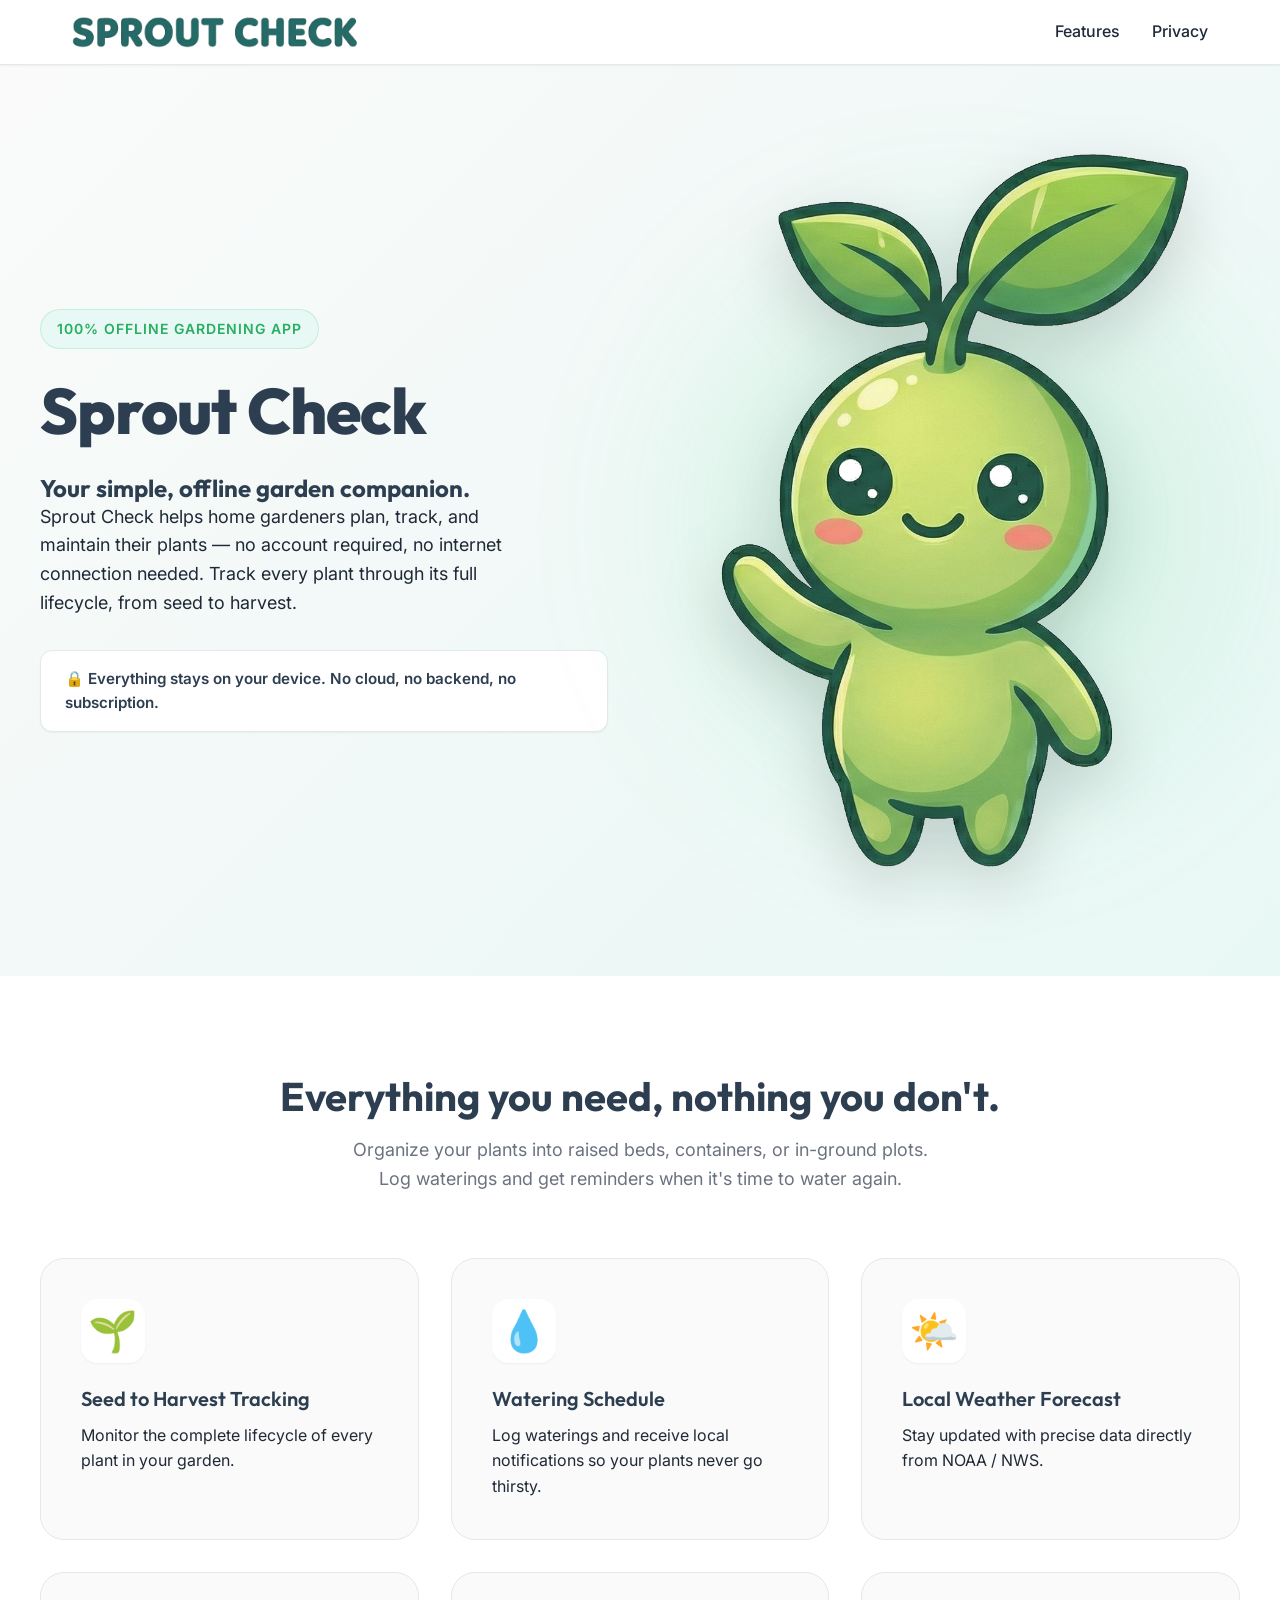
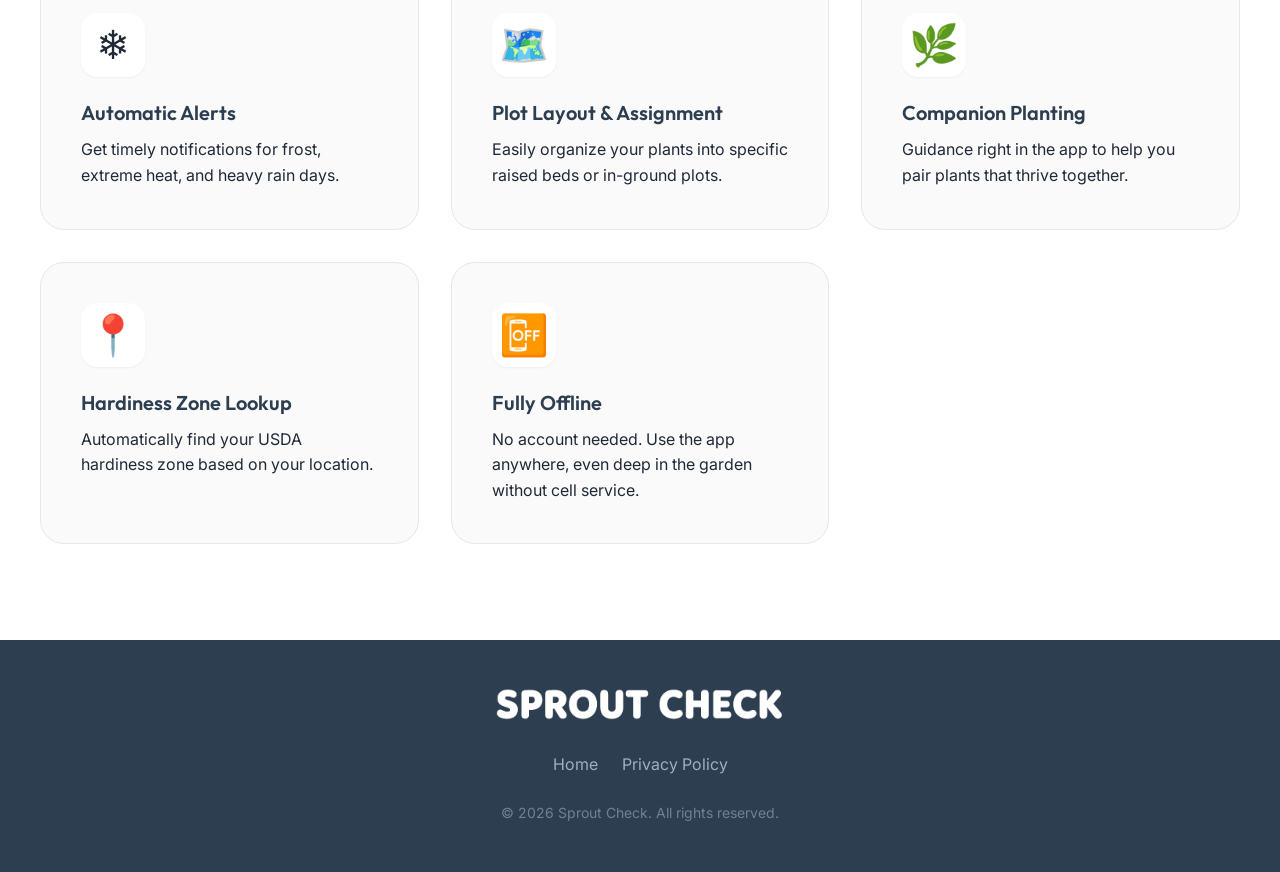
==== index.html @ d6beaf0a "Initial commit for Sprout Check site" ====
<!DOCTYPE html>
<html lang="en">
<head>
  <meta charset="UTF-8">
  <meta name="viewport" content="width=device-width, initial-scale=1.0">
  <title>Sprout Check — Your simple, offline garden companion</title>
  <meta name="description" content="Sprout Check helps home gardeners plan, track, and maintain their plants — no account required, no internet connection needed.">
  <link rel="icon" type="image/png" href="assets/favicon.png">
  <link rel="stylesheet" href="styles.css">
</head>
<body>

  <header>
    <div class="nav-container">
      <a href="index.html" class="logo">
        <img src="assets/sc_wordmark_nobg.png" alt="Sprout Check Logo" style="height: 32px; width: auto; object-fit: contain;">
      </a>
      <nav class="nav-links">
        <a href="#features">Features</a>
        <a href="privacy.html">Privacy</a>
      </nav>
    </div>
  </header>

  <main>
    <section class="hero">
      <div class="container grid-2">
        <div class="hero-content">
          <span class="hero-tagline">100% Offline Gardening App</span>
          <h1>Sprout Check</h1>
          <h2>Your simple, offline garden companion.</h2>
          <p class="hero-desc">
            Sprout Check helps home gardeners plan, track, and maintain their plants — no account required, no internet connection needed. Track every plant through its full lifecycle, from seed to harvest.
          </p>
          <div class="privacy-notice">
            🔒 Everything stays on your device. No cloud, no backend, no subscription.
          </div>
        </div>
        
        <div class="hero-visual">
          <div class="blob"></div>
          <img src="assets/mascot.png" alt="Sprout Check Mascot" />
        </div>
      </div>
    </section>

    <section id="features" class="features-section">
      <div class="features-header">
        <h2>Everything you need, nothing you don't.</h2>
        <p style="color: var(--text-muted); font-size: 1.125rem; max-width: 600px; margin: 0 auto;">
          Organize your plants into raised beds, containers, or in-ground plots. Log waterings and get reminders when it's time to water again. 
        </p>
      </div>
      
      <div class="features-grid">
        <div class="feature-card">
          <div class="feature-icon">🌱</div>
          <h3>Seed to Harvest Tracking</h3>
          <p class="text-muted">Monitor the complete lifecycle of every plant in your garden.</p>
        </div>
        
        <div class="feature-card">
          <div class="feature-icon">💧</div>
          <h3>Watering Schedule</h3>
          <p class="text-muted">Log waterings and receive local notifications so your plants never go thirsty.</p>
        </div>
        
        <div class="feature-card">
          <div class="feature-icon">🌤️</div>
          <h3>Local Weather Forecast</h3>
          <p class="text-muted">Stay updated with precise data directly from NOAA / NWS.</p>
        </div>
        
        <div class="feature-card">
          <div class="feature-icon">❄️</div>
          <h3>Automatic Alerts</h3>
          <p class="text-muted">Get timely notifications for frost, extreme heat, and heavy rain days.</p>
        </div>
        
        <div class="feature-card">
          <div class="feature-icon">🗺️</div>
          <h3>Plot Layout & Assignment</h3>
          <p class="text-muted">Easily organize your plants into specific raised beds or in-ground plots.</p>
        </div>
        
        <div class="feature-card">
          <div class="feature-icon">🌿</div>
          <h3>Companion Planting</h3>
          <p class="text-muted">Guidance right in the app to help you pair plants that thrive together.</p>
        </div>
        
        <div class="feature-card">
          <div class="feature-icon">📍</div>
          <h3>Hardiness Zone Lookup</h3>
          <p class="text-muted">Automatically find your USDA hardiness zone based on your location.</p>
        </div>
        
        <div class="feature-card">
          <div class="feature-icon">📴</div>
          <h3>Fully Offline</h3>
          <p class="text-muted">No account needed. Use the app anywhere, even deep in the garden without cell service.</p>
        </div>
      </div>
    </section>
  </main>

  <footer>
    <div class="footer-content">
      <div class="footer-logo">
        <img src="assets/sc_wordmark_nobg.png" alt="Sprout Check">
      </div>
      <div class="footer-links">
        <a href="index.html">Home</a>
        <a href="privacy.html">Privacy Policy</a>
      </div>
      <p style="color: #718096; font-size: 0.875rem;">&copy; 2026 Sprout Check. All rights reserved.</p>
    </div>
  </footer>

</body>
</html>
---- styles.css ----
@import url('https://fonts.googleapis.com/css2?family=Outfit:wght@300;400;500;600;700;800&family=Inter:wght@400;500;600&display=swap');

:root {
  --primary: #2ECC71;
  --primary-dark: #27AE60;
  --primary-light: #E8F8F5;
  --secondary: #2C3E50;
  --accent: #F1C40F;
  --bg: #FAFAFA;
  --surface: #FFFFFF;
  --text-main: #1F2937;
  --text-muted: #6B7280;
  --border: #E5E7EB;
  
  --shadow-sm: 0 1px 2px 0 rgba(0, 0, 0, 0.05);
  --shadow-md: 0 4px 6px -1px rgba(0, 0, 0, 0.1), 0 2px 4px -1px rgba(0, 0, 0, 0.06);
  --shadow-lg: 0 10px 15px -3px rgba(0, 0, 0, 0.1), 0 4px 6px -2px rgba(0, 0, 0, 0.05);
  --shadow-xl: 0 20px 25px -5px rgba(0, 0, 0, 0.1), 0 10px 10px -5px rgba(0, 0, 0, 0.04);
}

* {
  box-sizing: border-box;
  margin: 0;
  padding: 0;
}

body {
  font-family: 'Inter', system-ui, -apple-system, sans-serif;
  background-color: var(--bg);
  color: var(--text-main);
  line-height: 1.6;
  -webkit-font-smoothing: antialiased;
}

h1, h2, h3, h4, h5, h6 {
  font-family: 'Outfit', system-ui, -apple-system, sans-serif;
  color: var(--secondary);
  line-height: 1.2;
}

a {
  color: var(--primary);
  text-decoration: none;
  transition: color 0.2s ease;
}

a:hover {
  color: var(--primary-dark);
}

/* Header & Nav */
header {
  background-color: var(--surface);
  border-bottom: 1px solid var(--border);
  position: sticky;
  top: 0;
  z-index: 100;
  box-shadow: var(--shadow-sm);
}

.nav-container {
  max-width: 1200px;
  margin: 0 auto;
  padding: 1rem 2rem;
  display: flex;
  justify-content: space-between;
  align-items: center;
}

.logo {
  display: flex;
  align-items: center;
  gap: 0.75rem;
}

.logo img {
  height: 40px;
  width: auto;
}

.logo-text {
  font-family: 'Outfit', sans-serif;
  font-weight: 700;
  font-size: 1.5rem;
  color: var(--secondary);
  letter-spacing: -0.5px;
}

.nav-links {
  display: flex;
  gap: 2rem;
}

.nav-links a {
  color: var(--text-main);
  font-weight: 500;
  font-size: 1rem;
}

.nav-links a:hover {
  color: var(--primary);
}

/* Base Container */
.container {
  max-width: 1200px;
  margin: 0 auto;
  padding: 4rem 2rem;
}

/* Utility layout */
.grid-2 {
  display: grid;
  grid-template-columns: 1fr 1fr;
  gap: 4rem;
  align-items: center;
}

/* Hero Section */
.hero {
  position: relative;
  overflow: hidden;
  background: linear-gradient(135deg, var(--bg) 0%, var(--primary-light) 100%);
  padding: 6rem 2rem;
  min-height: calc(100vh - 180px);
  display: flex;
  align-items: center;
}

.hero .container {
  padding: 0;
}

.hero-content {
  animation: fadeUp 0.8s ease-out;
}

.hero-tagline {
  display: inline-block;
  background: var(--primary-light);
  color: var(--primary-dark);
  padding: 0.5rem 1rem;
  border-radius: 2rem;
  font-weight: 600;
  font-size: 0.875rem;
  text-transform: uppercase;
  letter-spacing: 1px;
  margin-bottom: 1.5rem;
  border: 1px solid rgba(46, 204, 113, 0.2);
}

.hero h1 {
  font-size: 4rem;
  font-weight: 800;
  margin-bottom: 1.5rem;
  letter-spacing: -1px;
}

.hero-desc {
  font-size: 1.125rem;
  color: var(--text-main);
  margin-bottom: 2rem;
  max-width: 500px;
}

.privacy-notice {
  font-size: 0.95rem;
  font-weight: 600;
  color: var(--secondary);
  background: var(--surface);
  padding: 1rem 1.5rem;
  border-radius: 12px;
  border: 1px solid var(--border);
  box-shadow: var(--shadow-sm);
  display: inline-block;
}

.hero-visual {
  position: relative;
  display: flex;
  justify-content: center;
  align-items: center;
  animation: scaleIn 1s cubic-bezier(0.16, 1, 0.3, 1) forwards;
  animation-delay: 0.2s;
  opacity: 0;
}

.hero-visual img {
  max-width: 100%;
  height: auto;
  transform: scale(1.05);
  filter: drop-shadow(0 20px 30px rgba(0,0,0,0.15));
}

.blob {
  position: absolute;
  width: 500px;
  height: 500px;
  background: var(--primary);
  border-radius: 50%;
  filter: blur(100px);
  opacity: 0.15;
  z-index: -1;
  top: 50%;
  left: 50%;
  transform: translate(-50%, -50%);
}

/* Features List */
.features-section {
  padding: 6rem 2rem;
  background-color: var(--surface);
}

.features-header {
  text-align: center;
  margin-bottom: 4rem;
}

.features-header h2 {
  font-size: 2.5rem;
  margin-bottom: 1rem;
}

.features-grid {
  display: grid;
  grid-template-columns: repeat(auto-fit, minmax(300px, 1fr));
  gap: 2rem;
  max-width: 1200px;
  margin: 0 auto;
}

.feature-card {
  background: var(--bg);
  padding: 2.5rem;
  border-radius: 24px;
  border: 1px solid var(--border);
  transition: all 0.3s ease;
  min-height: 200px;
}

.feature-card:hover {
  transform: translateY(-5px);
  box-shadow: var(--shadow-md);
  border-color: var(--primary);
  background: var(--primary-light);
}

.feature-icon {
  font-size: 2.5rem;
  margin-bottom: 1.5rem;
  display: inline-block;
  background: var(--surface);
  width: 64px;
  height: 64px;
  line-height: 64px;
  text-align: center;
  border-radius: 16px;
  box-shadow: var(--shadow-sm);
}

.feature-card h3 {
  font-size: 1.25rem;
  font-weight: 600;
  margin-bottom: 0.75rem;
}

/* Privacy Page Typesetting */
.policy-container {
  max-width: 800px;
  margin: 0 auto;
  background: var(--surface);
  padding: 4rem 5rem;
  border-radius: 24px;
  box-shadow: var(--shadow-md);
  border: 1px solid var(--border);
  margin-top: 3rem;
  margin-bottom: 5rem;
}

.policy-header {
  text-align: center;
  margin-bottom: 3rem;
  padding-bottom: 2rem;
  border-bottom: 1px solid var(--border);
}

.policy-header h1 {
  font-size: 2.5rem;
  margin-bottom: 1rem;
}

.policy-meta {
  color: var(--text-muted);
  font-size: 0.95rem;
}

.policy-content section {
  margin-bottom: 2.5rem;
}

.policy-content h2 {
  font-size: 1.5rem;
  margin-bottom: 1rem;
  color: var(--secondary);
}

.policy-content p {
  margin-bottom: 1rem;
  color: var(--text-main);
}

.policy-content ul {
  margin-left: 1.5rem;
  margin-bottom: 1.5rem;
  color: var(--text-main);
}

.policy-content li {
  margin-bottom: 0.5rem;
}

.policy-content table {
  width: 100%;
  border-collapse: collapse;
  margin: 1.5rem 0;
  background: var(--bg);
  border-radius: 12px;
  overflow: hidden;
}

.policy-content th, .policy-content td {
  padding: 1rem;
  text-align: left;
  border-bottom: 1px solid var(--border);
}

.policy-content th {
  background-color: var(--primary-light);
  color: var(--secondary);
  font-weight: 600;
}

.policy-content tr:last-child td {
  border-bottom: none;
}

/* Footer */
footer {
  background-color: var(--secondary);
  color: white;
  padding: 3rem 2rem;
  text-align: center;
}

.footer-content {
  max-width: 1200px;
  margin: 0 auto;
  display: flex;
  flex-direction: column;
  gap: 1.5rem;
  align-items: center;
}

.footer-logo img {
  height: 32px;
  filter: brightness(0) invert(1);
}

.footer-links {
  display: flex;
  gap: 1.5rem;
}

.footer-links a {
  color: #A0AEC0;
}

.footer-links a:hover {
  color: white;
}

/* Animations */
@keyframes fadeUp {
  from {
    opacity: 0;
    transform: translateY(20px);
  }
  to {
    opacity: 1;
    transform: translateY(0);
  }
}

@keyframes scaleIn {
  from {
    opacity: 0;
    transform: scale(0.95);
  }
  to {
    opacity: 1;
    transform: scale(1);
  }
}

/* Responsive */
@media (max-width: 768px) {
  .grid-2 {
    grid-template-columns: 1fr;
    gap: 2rem;
  }
  
  .hero {
    text-align: center;
    padding: 3rem 1.5rem;
  }
  
  .hero h1 {
    font-size: 3rem;
  }
  
  .hero-desc {
    margin: 0 auto 2rem;
  }
  
  .policy-container {
    padding: 2rem 1.5rem;
    border-radius: 0;
    box-shadow: none;
    border-left: none;
    border-right: none;
    margin-top: 0;
  }
}
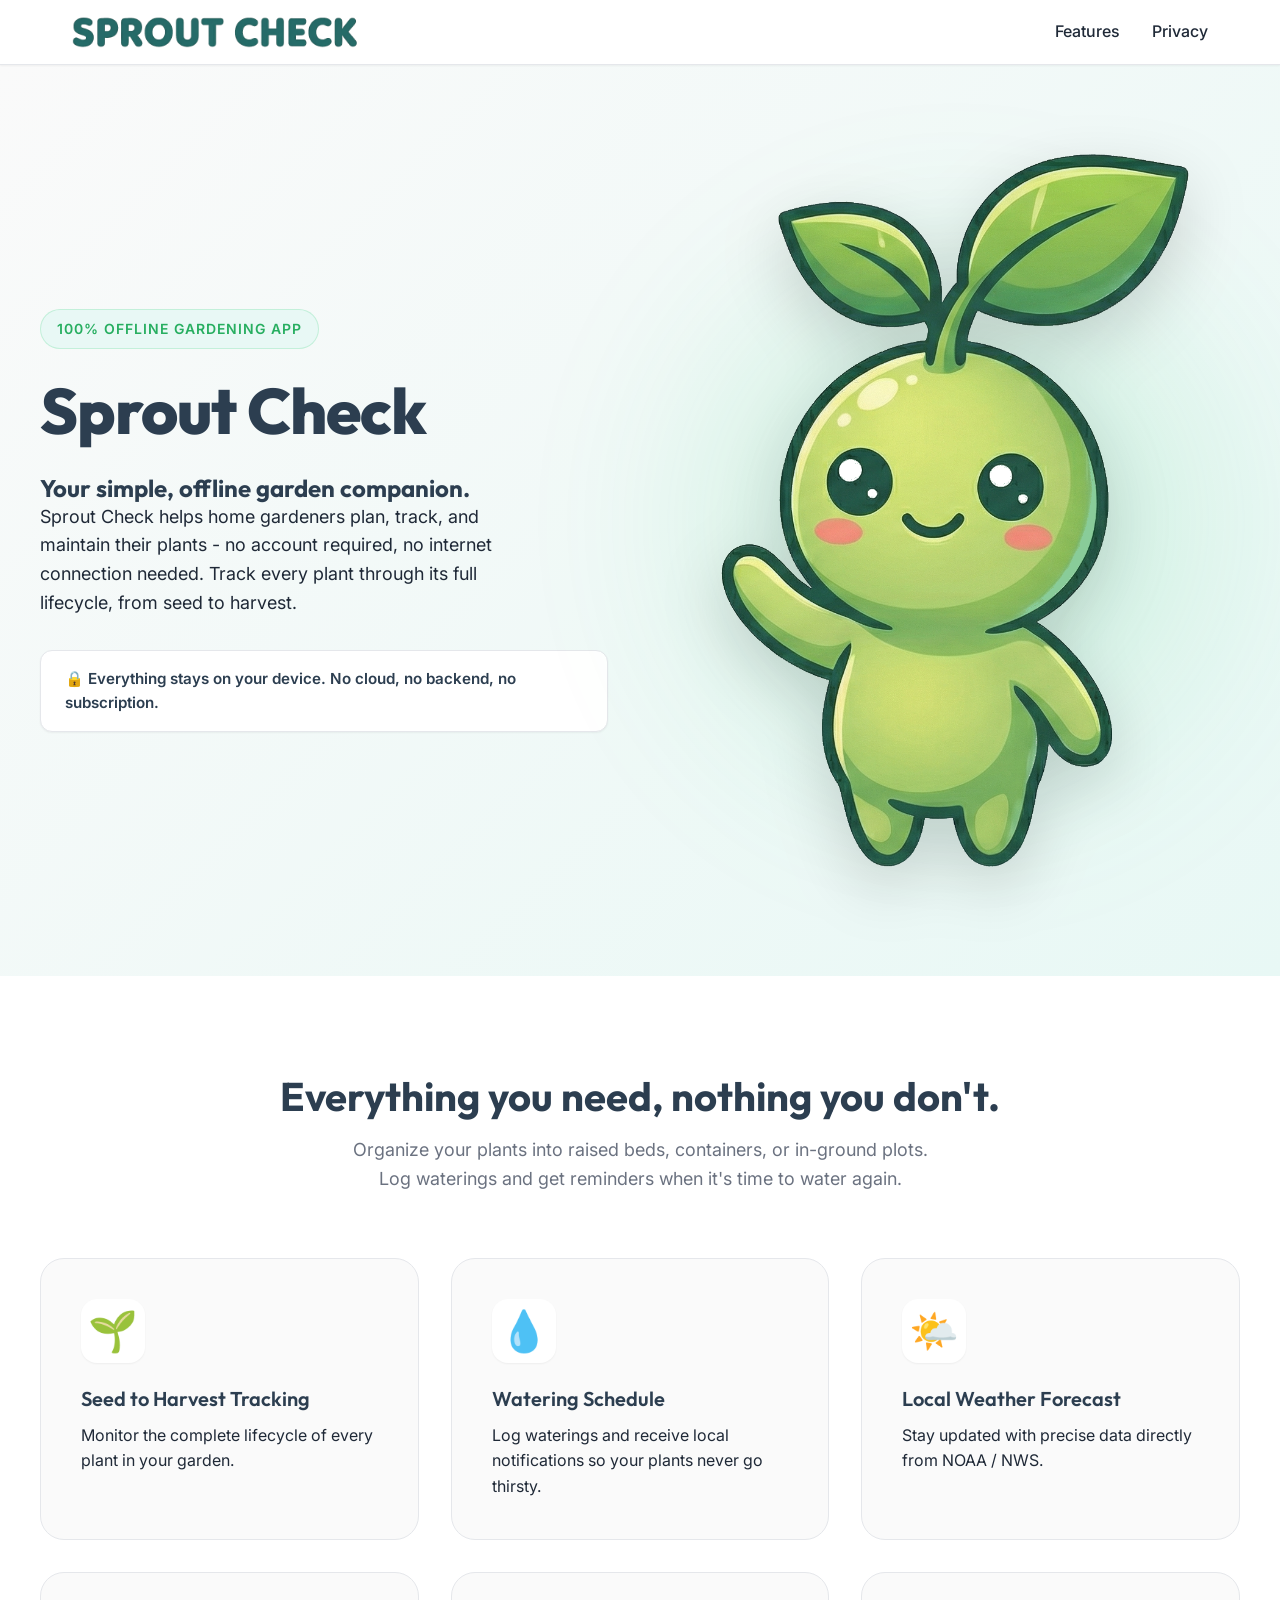
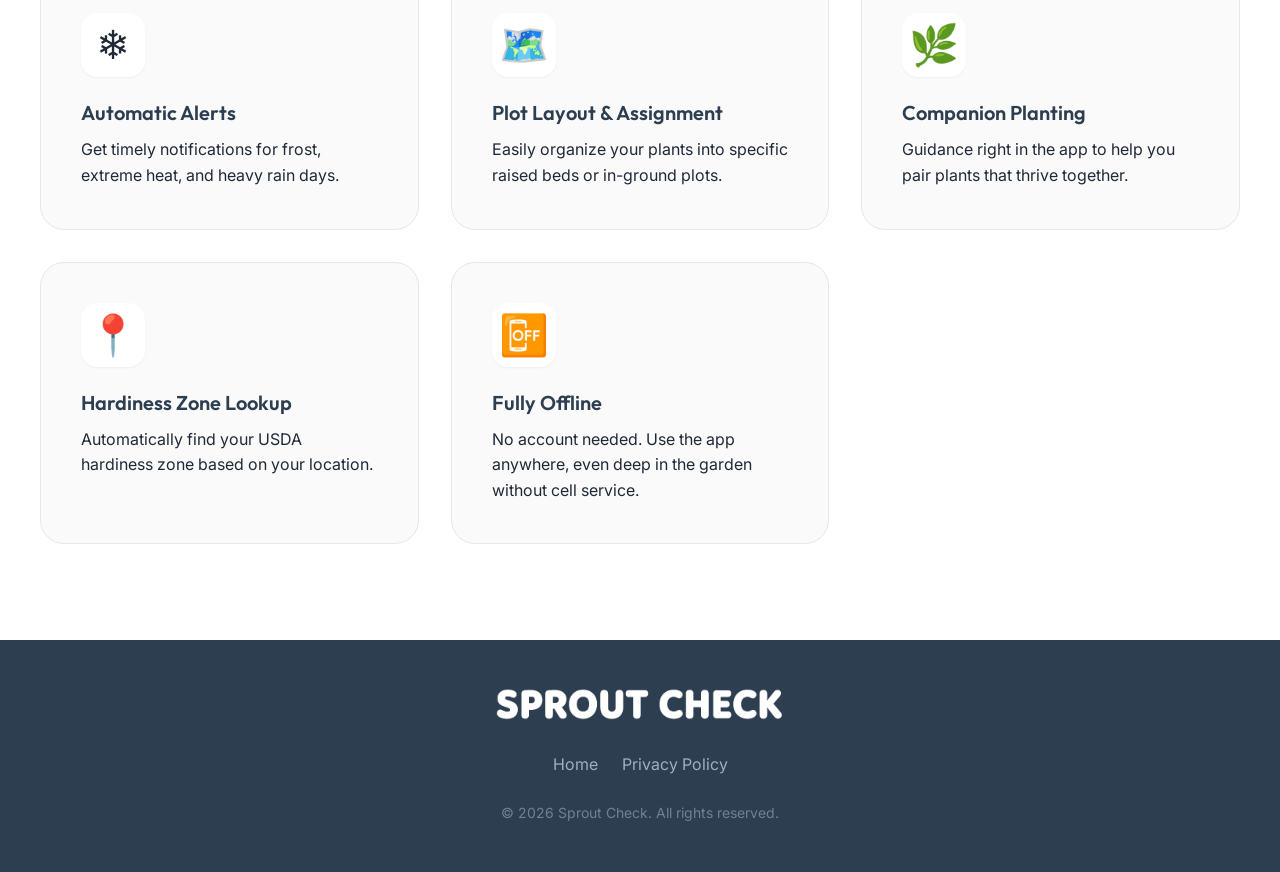
==== commit 11f13cf9: "Update index.html" ====
--- a/index.html
+++ b/index.html
@@ -30,7 +30,7 @@
           <h1>Sprout Check</h1>
           <h2>Your simple, offline garden companion.</h2>
           <p class="hero-desc">
-            Sprout Check helps home gardeners plan, track, and maintain their plants — no account required, no internet connection needed. Track every plant through its full lifecycle, from seed to harvest.
+            Sprout Check helps home gardeners plan, track, and maintain their plants - no account required, no internet connection needed. Track every plant through its full lifecycle, from seed to harvest.
           </p>
           <div class="privacy-notice">
             🔒 Everything stays on your device. No cloud, no backend, no subscription.
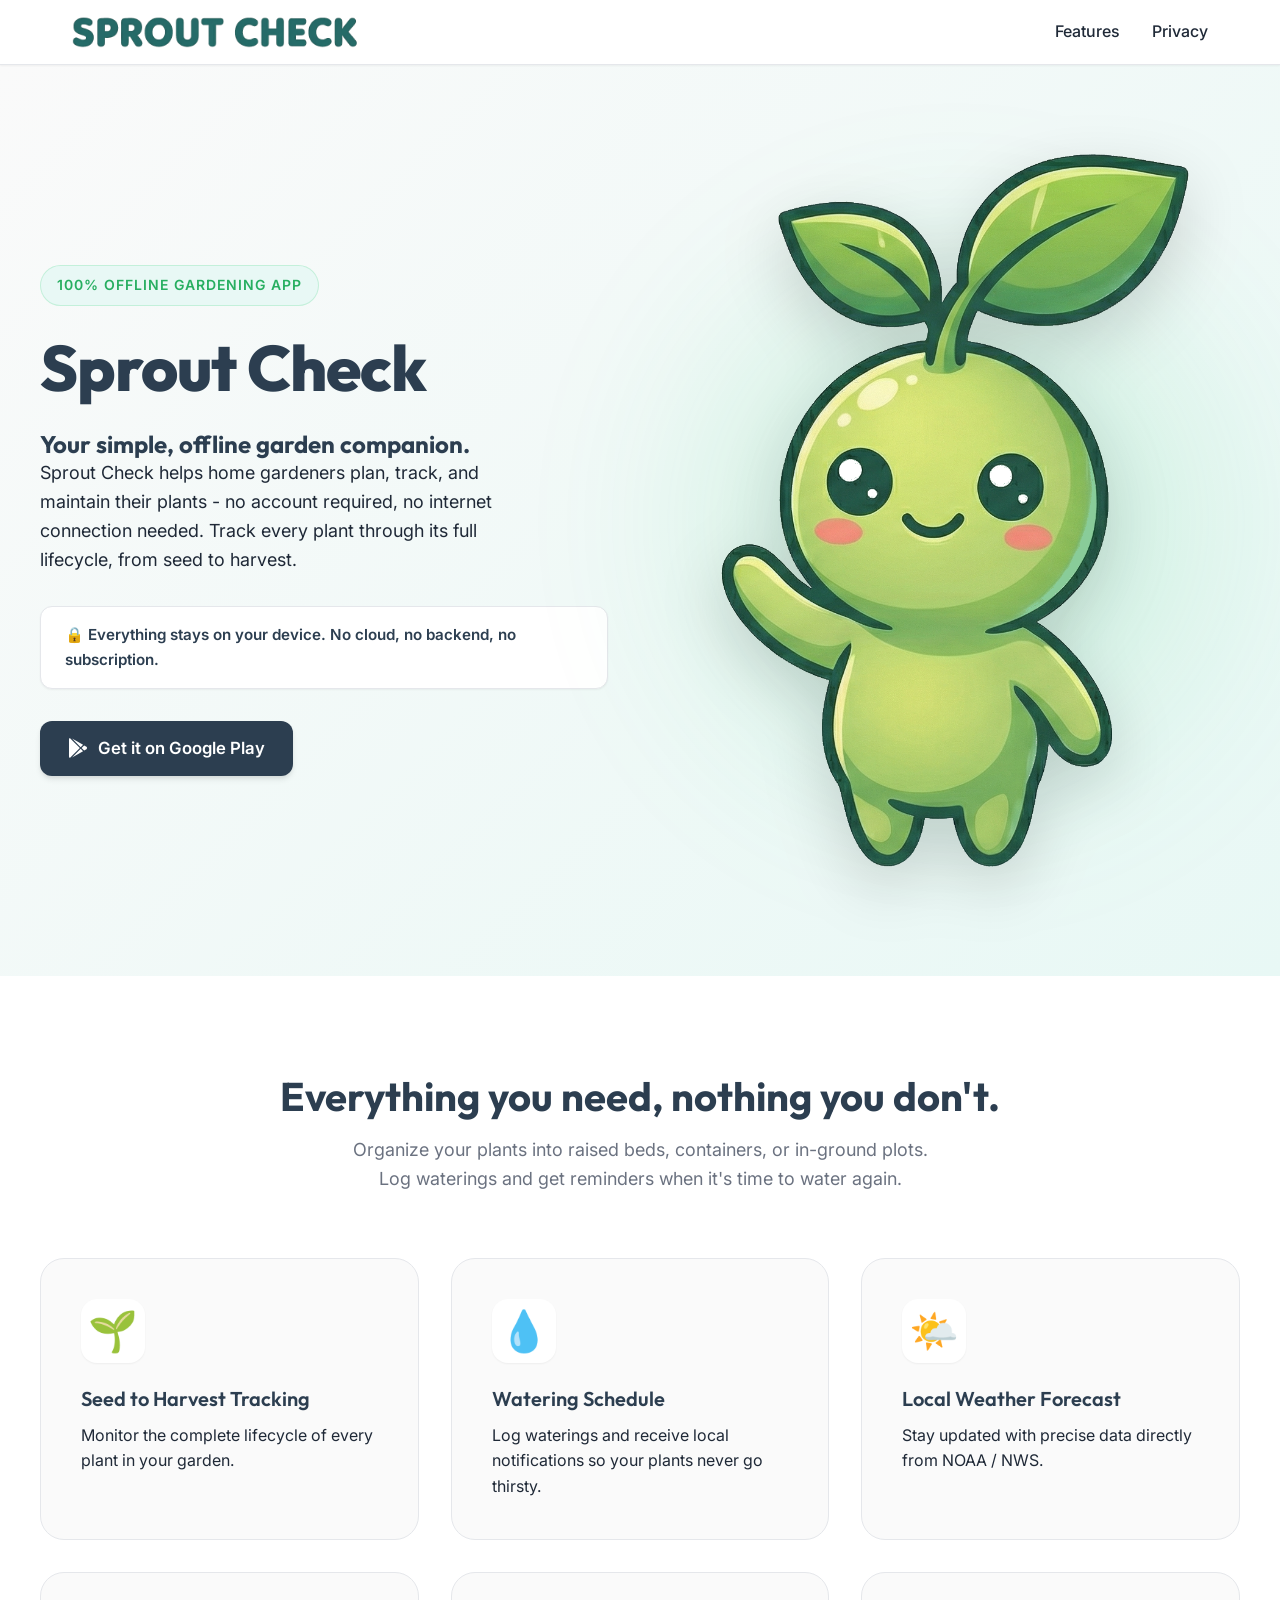
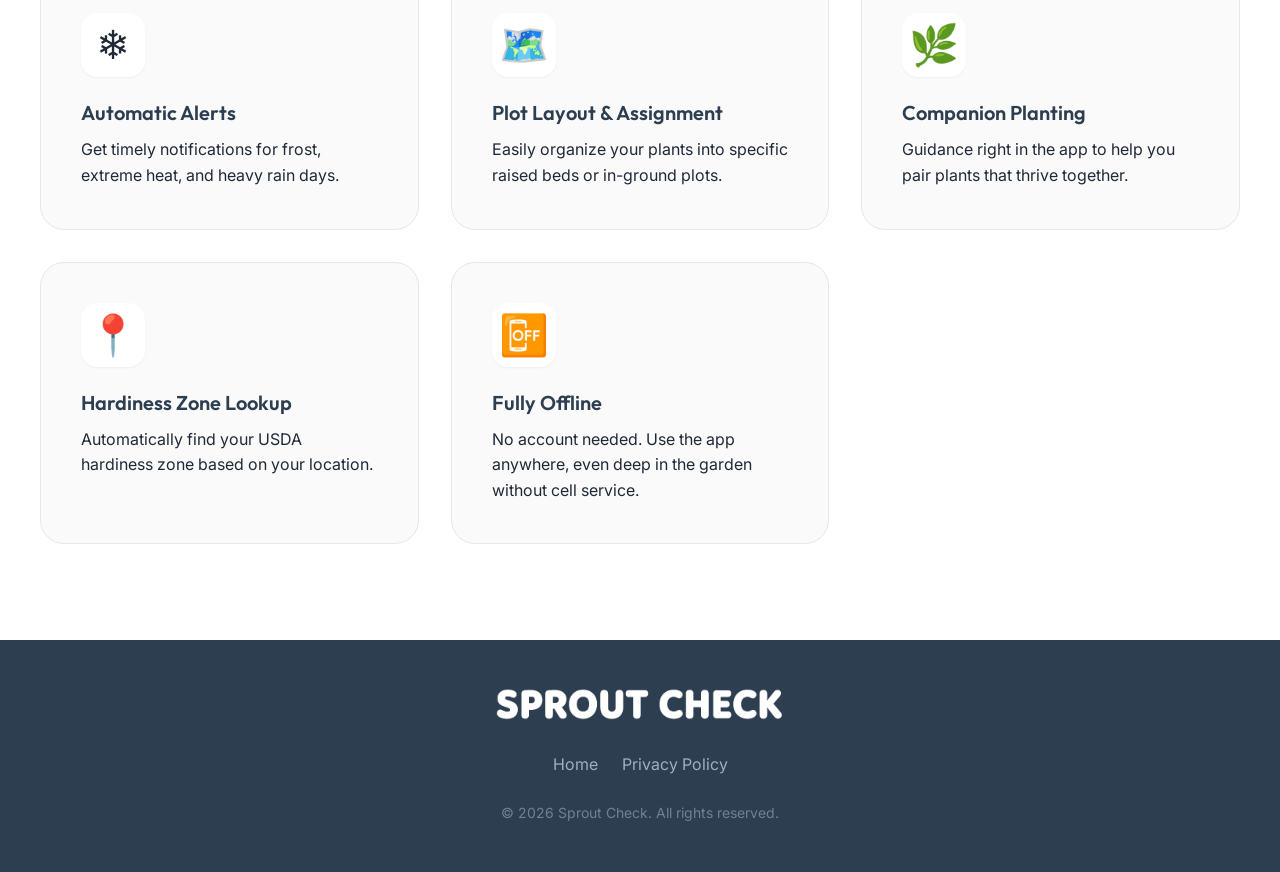
==== commit a72418e1: "Add Google Play placeholder button" ====
--- a/index.html
+++ b/index.html
@@ -34,6 +34,13 @@
           </p>
           <div class="privacy-notice">
             🔒 Everything stays on your device. No cloud, no backend, no subscription.
+          </div>
+          
+          <div class="cta-container" style="margin-top: 2rem;">
+            <a href="#" class="btn-primary">
+              <svg viewBox="0 0 512 512" width="20" height="20" fill="currentColor" style="margin-right: 10px;"><path d="M325.3 234.3L104.6 13l280.8 161.2-60.1 60.1zM47 0C34 6.8 25.3 19.2 25.3 35.3v441.3c0 16.1 8.7 28.5 21.7 35.3l256.6-256L47 0zm425.2 225.6l-58.9-34.1-65.7 64.5 65.7 64.5 60.1-34.1c18-14.3 18-46.5-1.2-60.8zM104.6 499l280.8-161.2-60.1-60.1L104.6 499z"/></svg>
+              Get it on Google Play
+            </a>
           </div>
         </div>
         
--- a/styles.css
+++ b/styles.css
@@ -175,6 +175,26 @@
   display: inline-block;
 }
 
+.btn-primary {
+  display: inline-flex;
+  align-items: center;
+  background-color: var(--secondary);
+  color: white;
+  padding: 0.875rem 1.75rem;
+  border-radius: 12px;
+  font-weight: 600;
+  font-size: 1.05rem;
+  transition: all 0.2s ease;
+  box-shadow: var(--shadow-md);
+}
+
+.btn-primary:hover {
+  transform: translateY(-2px);
+  box-shadow: var(--shadow-lg);
+  color: white;
+  background-color: #1a252f; /* slightly darker secondary */
+}
+
 .hero-visual {
   position: relative;
   display: flex;
@@ -405,30 +425,97 @@
 
 /* Responsive */
 @media (max-width: 768px) {
+  .nav-container {
+    padding: 1rem;
+    flex-direction: column;
+    gap: 0.75rem;
+  }
+
+  .nav-links {
+    gap: 1.5rem;
+    width: 100%;
+    justify-content: center;
+  }
+
+  .nav-links a {
+    font-size: 0.9rem;
+  }
+
+  .logo img {
+    height: 28px;
+  }
+
   .grid-2 {
     grid-template-columns: 1fr;
-    gap: 2rem;
+    gap: 2.5rem;
   }
   
   .hero {
     text-align: center;
-    padding: 3rem 1.5rem;
+    padding: 3rem 1.25rem;
+    min-height: auto;
   }
   
   .hero h1 {
-    font-size: 3rem;
+    font-size: 2.5rem;
   }
   
   .hero-desc {
     margin: 0 auto 2rem;
+    font-size: 1rem;
+  }
+
+  .hero-tagline {
+    font-size: 0.75rem;
+    padding: 0.4rem 0.75rem;
+  }
+  
+  .blob {
+    width: 300px;
+    height: 300px;
+  }
+
+  .features-section {
+    padding: 4rem 1.25rem;
+  }
+
+  .features-header {
+    margin-bottom: 2.5rem;
+  }
+
+  .features-header h2 {
+    font-size: 2rem;
+  }
+
+  .feature-card {
+    padding: 1.5rem;
+    min-height: auto;
+  }
+
+  .feature-icon {
+    width: 56px;
+    height: 56px;
+    line-height: 56px;
+    font-size: 2rem;
+    margin-bottom: 1rem;
   }
   
   .policy-container {
-    padding: 2rem 1.5rem;
+    padding: 2rem 1.25rem;
     border-radius: 0;
     box-shadow: none;
     border-left: none;
     border-right: none;
     margin-top: 0;
-  }
-}
+    margin-bottom: 2rem;
+  }
+
+  .policy-header h1 {
+    font-size: 2rem;
+  }
+
+  .policy-content th, .policy-content td {
+    padding: 0.75rem 0.5rem;
+    font-size: 0.9rem;
+  }
+}
